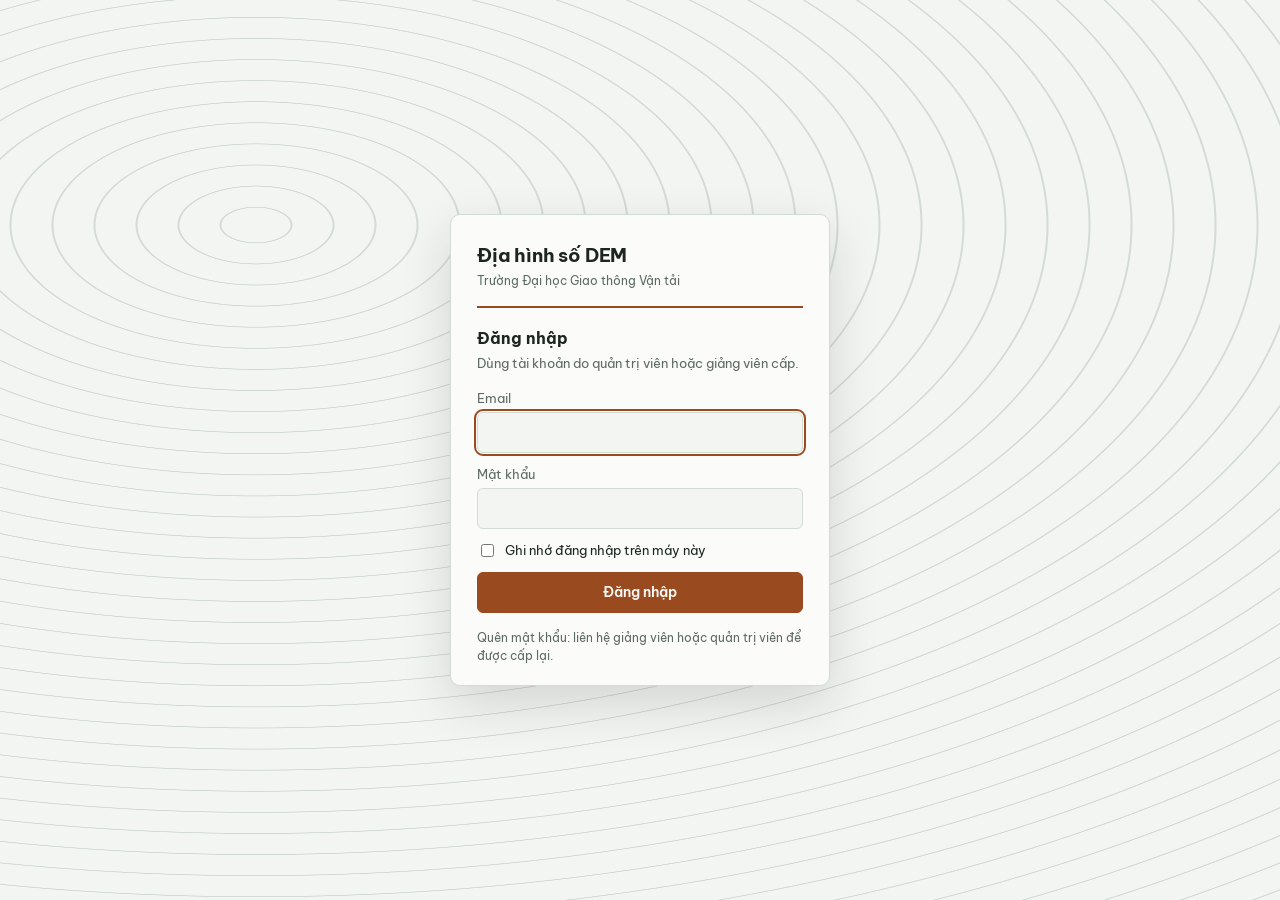
==== admin.html @ 5d38b517 "Add files via upload" ====
<!doctype html>
<html lang="vi">
<head>
<meta charset="utf-8">
<meta name="viewport" content="width=device-width, initial-scale=1, viewport-fit=cover">
<title>Quản trị Địa hình số DEM</title>
<link rel="preconnect" href="https://fonts.googleapis.com">
<link rel="preconnect" href="https://fonts.gstatic.com" crossorigin>
<link rel="stylesheet" href="https://fonts.googleapis.com/css2?family=Be+Vietnam+Pro:wght@400;500;600;700&family=JetBrains+Mono:wght@400;500&display=swap">
<link rel="stylesheet" href="theme.css">
<style>
/* Bố cục: thanh trên, dải số liệu tóm tắt, rồi các thẻ Tài khoản / Cấp hàng loạt / Nhật ký trong một cột rộng tối đa 1200px. */
body{min-height:100vh}
body.locked .wrap{visibility:hidden}
.top{display:flex;align-items:center;gap:14px;flex-wrap:wrap;padding-block:10px;
  padding-left:max(16px,env(safe-area-inset-left,0px));padding-right:max(16px,env(safe-area-inset-right,0px));
  border-bottom:1px solid var(--line);background:var(--panel)}
.top h1{font-size:18px;margin:0;letter-spacing:-.01em}
.top .sub{color:var(--muted);font-size:12.5px}
.top .userbar{margin-left:auto}
.wrap{max-width:1400px;margin:0 auto;padding-block:20px 40px;padding-left:max(16px,env(safe-area-inset-left,0px));padding-right:max(16px,env(safe-area-inset-right,0px))}
.stats{display:grid;grid-template-columns:repeat(auto-fit,minmax(128px,1fr));gap:1px;background:var(--line);border:1px solid var(--line);border-radius:8px;margin-bottom:20px;overflow:hidden}
.stat{padding:12px 16px;background:var(--panel);min-width:0}
.stat b{display:block;font:600 22px/1.2 var(--ff-mono);font-variant-numeric:tabular-nums}
.stat span{font-size:12px;color:var(--muted)}
.stat.warn b{color:var(--warn)}
.tabs{display:flex;gap:2px;border-bottom:1px solid var(--line);margin-bottom:16px;flex-wrap:wrap}
.tabs button{border:1px solid transparent;border-bottom:0;border-radius:var(--r) var(--r) 0 0;background:transparent;padding:8px 16px;color:var(--muted);margin-bottom:-1px}
.tabs button[aria-selected="true"]{background:var(--panel);border-color:var(--line);color:var(--ink);font-weight:600}
.roleseg{display:flex;gap:6px;flex-wrap:wrap;margin-bottom:12px}
.roleseg button{border-radius:99px;padding:6px 14px;font-size:13px;background:var(--panel)}
.roleseg button b{font:600 12px var(--ff-mono);color:var(--muted);margin-left:4px}
.roleseg button[aria-selected="true"]{background:var(--ink);border-color:var(--ink);color:var(--panel)}
.roleseg button[aria-selected="true"] b{color:var(--panel);opacity:.75}
.bar{display:flex;gap:8px;flex-wrap:wrap;align-items:center;margin-bottom:12px}
.bar input[type=text]{flex:1 1 220px}
.bar .grow{flex:1}
.btn-acc{background:var(--accent);border-color:var(--accent);color:var(--panel);font-weight:600}
.tbl-wrap{overflow-x:auto;border:1px solid var(--line);border-radius:8px;background:var(--panel)}
table{border-collapse:collapse;width:100%;font-size:13px}
th,td{text-align:left;padding:8px 10px;border-bottom:1px solid var(--line);vertical-align:middle;white-space:nowrap}
th{font-size:11.5px;font-weight:600;color:var(--muted);text-transform:uppercase;letter-spacing:.04em;background:var(--paper);position:sticky;top:0}
tr:last-child td{border-bottom:0}
td.mono{font-family:var(--ff-mono);font-size:12px;font-variant-numeric:tabular-nums}
td.wrap-cell{white-space:normal;min-width:110px;max-width:220px}
.acts{display:flex;gap:4px}
.acts button{font-size:12px;padding:3px 8px}
.acts .del:hover{border-color:var(--bad);color:var(--bad)}
.chip{display:inline-block;font-size:11.5px;padding:1px 8px;border-radius:99px;border:1px solid currentColor}
.c-active{color:var(--ok)} .c-locked{color:var(--bad)} .c-expired{color:var(--warn)} .c-must{color:var(--muted)}
.r-admin{color:var(--accent)} .r-teacher{color:var(--survey)} .r-student{color:var(--muted)}
.empty-row td{text-align:center;color:var(--muted);padding:28px}
.muted{color:var(--muted)}
.count{font-size:12.5px;color:var(--muted)}
.panel{background:var(--panel);border:1px solid var(--line);border-radius:8px;padding:16px}
.grid2{display:grid;grid-template-columns:minmax(0,1fr) minmax(0,1fr);gap:16px}
.fields{display:grid;grid-template-columns:1fr 1fr;gap:10px 12px}
.fields .full{grid-column:1/-1}
label.f{display:flex;flex-direction:column;gap:4px;font-size:12.5px;color:var(--muted);min-width:0}
textarea{width:100%;box-sizing:border-box;min-height:220px;font:12.5px/1.6 var(--ff-mono);resize:vertical}
.hint{font-size:12px;color:var(--muted);margin:6px 0 0}
dialog{border:1px solid var(--line);border-radius:10px;background:var(--panel);color:var(--ink);padding:22px;width:min(440px,calc(100vw - 32px));box-sizing:border-box}
dialog::backdrop{background:rgba(15,22,19,.45)}
dialog h3{margin:0 0 14px;font-size:16px}
dialog .row-btn{display:flex;gap:8px;justify-content:flex-end;margin-top:16px}
.pwbox{font:600 20px var(--ff-mono);letter-spacing:.06em;background:var(--paper);border:1px dashed var(--accent);border-radius:var(--r);padding:12px;text-align:center;margin:8px 0;user-select:all}
.err{color:var(--bad);font-size:13px;margin:8px 0 0}
.toast{position:fixed;left:50%;bottom:calc(20px + env(safe-area-inset-bottom,0px));transform:translateX(-50%);background:var(--ink);color:var(--panel);padding:8px 16px;border-radius:99px;font-size:13px;z-index:6000}
footer{max-width:1400px;margin:0 auto;padding-block:0 30px;padding-left:max(16px,env(safe-area-inset-left,0px));padding-right:max(16px,env(safe-area-inset-right,0px));font-size:11.5px;color:var(--muted)}
@media (max-width:760px){.grid2{grid-template-columns:1fr}.fields{grid-template-columns:1fr}}
</style>
</head>
<body class="locked">
<div id="gate" class="gate" hidden></div>
<header class="top">
  <h1>Quản trị tài khoản</h1><span class="sub">Địa hình số DEM</span>
  <div class="userbar" id="userbar"></div>
</header>

<div class="wrap">
  <section class="stats" id="stats" aria-label="Tóm tắt"></section>

  <div class="tabs" role="tablist">
    <button role="tab" aria-selected="true" data-tab="users">Tài khoản</button>
    <button role="tab" aria-selected="false" data-tab="bulk">Cấp tài khoản hàng loạt</button>
    <button role="tab" aria-selected="false" data-tab="logs">Nhật ký sử dụng</button>
  </div>

  <!-- TÀI KHOẢN -->
  <section id="tab-users">
    <div class="roleseg" id="roleSeg" role="tablist" aria-label="Nhóm tài khoản">
      <button type="button" data-role="" aria-selected="true">Tất cả <b data-n=""></b></button>
      <button type="button" data-role="admin" aria-selected="false">Quản trị <b data-n="admin"></b></button>
      <button type="button" data-role="teacher" aria-selected="false">Giảng viên <b data-n="teacher"></b></button>
      <button type="button" data-role="student" aria-selected="false">Sinh viên <b data-n="student"></b></button>
    </div>
    <div class="bar">
      <input type="text" id="fq" placeholder="Tìm theo email, họ tên, ghi chú…" aria-label="Tìm kiếm">
      <select id="fstat" aria-label="Lọc trạng thái"><option value="">Mọi trạng thái</option><option value="active">Đang dùng</option><option value="locked">Bị khóa</option><option value="expired">Hết hạn</option><option value="must">Chưa đổi mật khẩu</option></select>
      <button type="button" id="btnReload">Làm mới</button>
      <button type="button" class="btn-acc" id="btnAdd">Thêm tài khoản</button>
    </div>
    <p class="count" id="ucount"></p>
    <div class="tbl-wrap">
      <table>
        <thead><tr><th>Email</th><th>Họ tên</th><th>Vai trò</th><th>Trạng thái</th><th>Hạn dùng</th><th>Đăng nhập gần nhất</th><th>Người cấp</th><th>Ghi chú</th><th></th></tr></thead>
        <tbody id="utbody"></tbody>
      </table>
    </div>
  </section>

  <!-- HÀNG LOẠT -->
  <section id="tab-bulk" hidden>
    <div class="grid2">
      <div class="panel">
        <label class="f">Danh sách (mỗi dòng: email, họ tên — dán trực tiếp từ Excel được)
          <textarea id="bulkText" spellcheck="false" placeholder="sv001@st.utc.edu.vn, Nguyễn Văn An
sv002@st.utc.edu.vn, Trần Thị Bình"></textarea>
        </label>
        <div class="fields" style="margin-top:10px">
          <label class="f" id="bulkRoleWrap">Vai trò
            <select id="bulkRole"><option value="student" selected>Sinh viên</option><option value="teacher">Giảng viên</option></select>
          </label>
          <label class="f">Hạn dùng (bỏ trống = không hạn)
            <input type="date" id="bulkExp">
          </label>
          <label class="f full">Ghi chú chung (vd. lớp, học phần)
            <input type="text" id="bulkNote" placeholder="Lớp Đường bộ K64 – Đồ án Thiết kế đường">
          </label>
        </div>
        <p class="hint" id="bulkPreview">Chưa có dòng hợp lệ.</p>
        <button type="button" class="primary" id="btnBulk" style="margin-top:10px">Tạo tài khoản</button>
        <p class="err" id="bulkErr" hidden></p>
      </div>
      <div class="panel">
        <div class="bar" style="margin-bottom:8px"><b class="grow">Kết quả</b>
          <button type="button" id="btnBulkCsv" disabled>Tải danh sách (.csv)</button>
          <button type="button" id="btnBulkCopy" disabled>Sao chép</button>
        </div>
        <p class="hint" style="margin:0 0 8px">Mật khẩu tạm chỉ hiển thị ở đây một lần. Người dùng phải đổi mật khẩu khi đăng nhập lần đầu.</p>
        <div class="tbl-wrap"><table><thead><tr><th>Email</th><th>Họ tên</th><th>Mật khẩu tạm</th></tr></thead><tbody id="bulkRes"><tr class="empty-row"><td colspan="3">Chưa tạo.</td></tr></tbody></table></div>
      </div>
    </div>
  </section>

  <!-- NHẬT KÝ -->
  <section id="tab-logs" hidden>
    <div class="bar">
      <input type="text" id="lq" placeholder="Lọc theo email" aria-label="Lọc nhật ký theo email">
      <select id="llimit" aria-label="Số dòng"><option>100</option><option selected>300</option><option>1000</option></select>
      <button type="button" id="btnLogs">Tải nhật ký</button>
    </div>
    <div class="tbl-wrap">
      <table><thead><tr><th>Thời điểm</th><th>Email</th><th>Vai trò</th><th>Hoạt động</th><th>Chi tiết</th></tr></thead><tbody id="ltbody"></tbody></table>
    </div>
  </section>
</div>

<footer>© TS. Đặng Minh Tân — Bộ môn Đường bộ – Sân bay | Khoa Công trình và Môi trường | Trường Đại học Giao thông Vận tải</footer>

<dialog id="dlgUser">
  <form id="fUser" method="dialog">
    <h3 id="dlgUserTitle">Thêm tài khoản</h3>
    <div class="fields">
      <label class="f full">Email<input type="email" id="uEmail" required></label>
      <label class="f full">Họ tên<input type="text" id="uName"></label>
      <label class="f">Vai trò
        <select id="uRole"><option value="student">Sinh viên</option><option value="teacher">Giảng viên</option><option value="admin">Quản trị</option></select>
      </label>
      <label class="f">Hạn dùng<input type="date" id="uExp"></label>
      <label class="f" id="uStatWrap">Trạng thái
        <select id="uStat"><option value="active">Đang dùng</option><option value="locked">Khóa</option></select>
      </label>
      <label class="f" id="uPwWrap">Mật khẩu tạm (bỏ trống để tự sinh)<input type="text" id="uPw" autocomplete="off"></label>
      <label class="f full">Ghi chú<input type="text" id="uNote"></label>
    </div>
    <p class="err" id="uErr" hidden></p>
    <div class="row-btn"><button type="button" id="uCancel">Hủy</button><button type="submit" class="btn-acc" id="uSave">Lưu</button></div>
  </form>
</dialog>

<dialog id="dlgPw">
  <h3>Mật khẩu tạm</h3>
  <p id="pwFor" class="muted" style="margin:0"></p>
  <div class="pwbox" id="pwVal"></div>
  <p class="hint">Gửi mật khẩu này cho người dùng. Lần đăng nhập đầu họ sẽ phải đặt mật khẩu riêng. Mật khẩu không được lưu dạng đọc được nên sẽ không xem lại được.</p>
  <div class="row-btn"><button type="button" id="pwCopy">Sao chép</button><button type="button" class="btn-acc" id="pwClose">Đóng</button></div>
</dialog>

<script src="config.js"></script>
<script src="auth.js"></script>
<script src="admin.js"></script>
</body>
</html>
---- theme.css ----
/* theme.css — Bảng màu, kiểu chữ, cổng đăng nhập và thanh người dùng dùng chung cho index.html và admin.html */
:root{
  --paper:#F3F5F2; --panel:#FBFCFA; --ink:#1C2521; --muted:#5D6A63; --line:#D3DBD5;
  --accent:#9A4A1F; --accent-soft:#F1E3D8; --survey:#2F6B5A; --warn:#A86A00; --bad:#B3261E; --ok:#2E7D4F;
  --ff-ui:"Be Vietnam Pro",system-ui,-apple-system,"Segoe UI",Roboto,sans-serif;
  --ff-mono:"JetBrains Mono",ui-monospace,"SFMono-Regular",Consolas,monospace;
  --r:6px;
}
@media (prefers-color-scheme:dark){:root:not([data-theme="light"]){
  --paper:#121715; --panel:#181E1B; --ink:#E3E9E5; --muted:#98A69E; --line:#2B3530;
  --accent:#E08A55; --accent-soft:#3A2619; --survey:#6FB39B; --warn:#E0A33A; --bad:#F2867E; --ok:#7CC79A; color-scheme:dark}}
:root[data-theme="dark"]{
  --paper:#121715; --panel:#181E1B; --ink:#E3E9E5; --muted:#98A69E; --line:#2B3530;
  --accent:#E08A55; --accent-soft:#3A2619; --survey:#6FB39B; --warn:#E0A33A; --bad:#F2867E; --ok:#7CC79A; color-scheme:dark}

[hidden]{display:none!important}
body{background:var(--paper);color:var(--ink);font:14px/1.5 var(--ff-ui);margin:0}
input,select,button,textarea{font:inherit;color:inherit}
input[type=text],input[type=email],input[type=number],input[type=password],input[type=date],select,textarea{
  background:var(--paper);border:1px solid var(--line);border-radius:var(--r);padding:7px 9px;min-width:0;color:var(--ink)}
input:focus-visible,select:focus-visible,button:focus-visible,textarea:focus-visible,a:focus-visible{outline:2px solid var(--accent);outline-offset:1px}
button{border:1px solid var(--line);background:var(--paper);border-radius:var(--r);padding:6px 12px;cursor:pointer}
button:hover:not(:disabled){border-color:var(--accent)}
button:disabled{opacity:.5;cursor:not-allowed}
.primary{display:block;background:var(--accent);border:1px solid var(--accent);color:var(--panel);font-weight:600;padding:9px 14px;width:100%;border-radius:var(--r);cursor:pointer;box-sizing:border-box}
.primary:hover:not(:disabled){filter:brightness(1.08)}
.linkbtn{background:none;border:0;color:var(--muted);text-decoration:underline;text-underline-offset:3px;padding:6px;width:100%;margin-top:4px}
.linkbtn:hover{color:var(--accent)}

/* Cổng đăng nhập: nền vân đồng mức */
.gate{position:fixed;inset:0;z-index:5000;display:grid;place-items:center;overflow:auto;
  padding-block:24px;padding-left:max(16px,env(safe-area-inset-left,0px));padding-right:max(16px,env(safe-area-inset-right,0px));
  background-color:var(--paper);
  background-image:repeating-radial-gradient(ellipse 140% 100% at 20% 25%, transparent 0 34px, var(--line) 35px 36px, transparent 37px 42px)}
.gate-card{width:100%;max-width:380px;background:var(--panel);border:1px solid var(--line);border-radius:10px;
  padding:26px 26px 20px;box-shadow:0 18px 50px rgba(20,30,25,.14);box-sizing:border-box}
.gate-brand{display:flex;flex-direction:column;gap:2px;padding-bottom:16px;margin-bottom:18px;border-bottom:2px solid var(--accent)}
.gate-brand b{font-size:19px;letter-spacing:-.01em}
.gate-brand span{font-size:12px;color:var(--muted)}
.gate-card h2{font-size:16px;margin:0 0 4px;text-wrap:balance}
.gate-sub{color:var(--muted);font-size:13px;margin:0 0 16px}
.gate-card form{display:flex;flex-direction:column;gap:12px}
.gf{display:flex;flex-direction:column;gap:4px;font-size:12.5px;color:var(--muted)}
.gf input{font-size:14px;padding:9px 10px}
.gchk{display:flex;gap:8px;align-items:center;font-size:13px}
.gchk input{accent-color:var(--accent)}
.gate-err{color:var(--bad);font-size:13px;margin:0;background:color-mix(in srgb,var(--bad) 8%,transparent);border-radius:var(--r);padding:8px 10px}
.gate-foot{font-size:12px;color:var(--muted);margin:16px 0 0}
.gate-spin{width:26px;height:26px;border:3px solid var(--line);border-top-color:var(--accent);border-radius:50%;animation:spin .8s linear infinite;margin:6px auto}
@keyframes spin{to{transform:rotate(360deg)}}
@media (prefers-reduced-motion:reduce){.gate-spin{animation-duration:3s}}

/* Thanh người dùng */
.userbar{display:flex;align-items:center;gap:8px;flex-wrap:wrap;font-size:13px;min-width:0}
.userbar:empty{display:none}
.ub-name{font-weight:600;max-width:200px;overflow:hidden;text-overflow:ellipsis;white-space:nowrap}
.ub-role{font-size:11px;padding:1px 8px;border-radius:99px;border:1px solid currentColor}
.ub-admin{color:var(--accent)} .ub-teacher{color:var(--survey)} .ub-student{color:var(--muted)}
.ub-link{background:none;border:0;padding:4px 6px;color:var(--muted);text-decoration:none;font-size:13px;cursor:pointer;border-radius:4px}
.ub-link:hover{color:var(--accent);background:var(--accent-soft)}
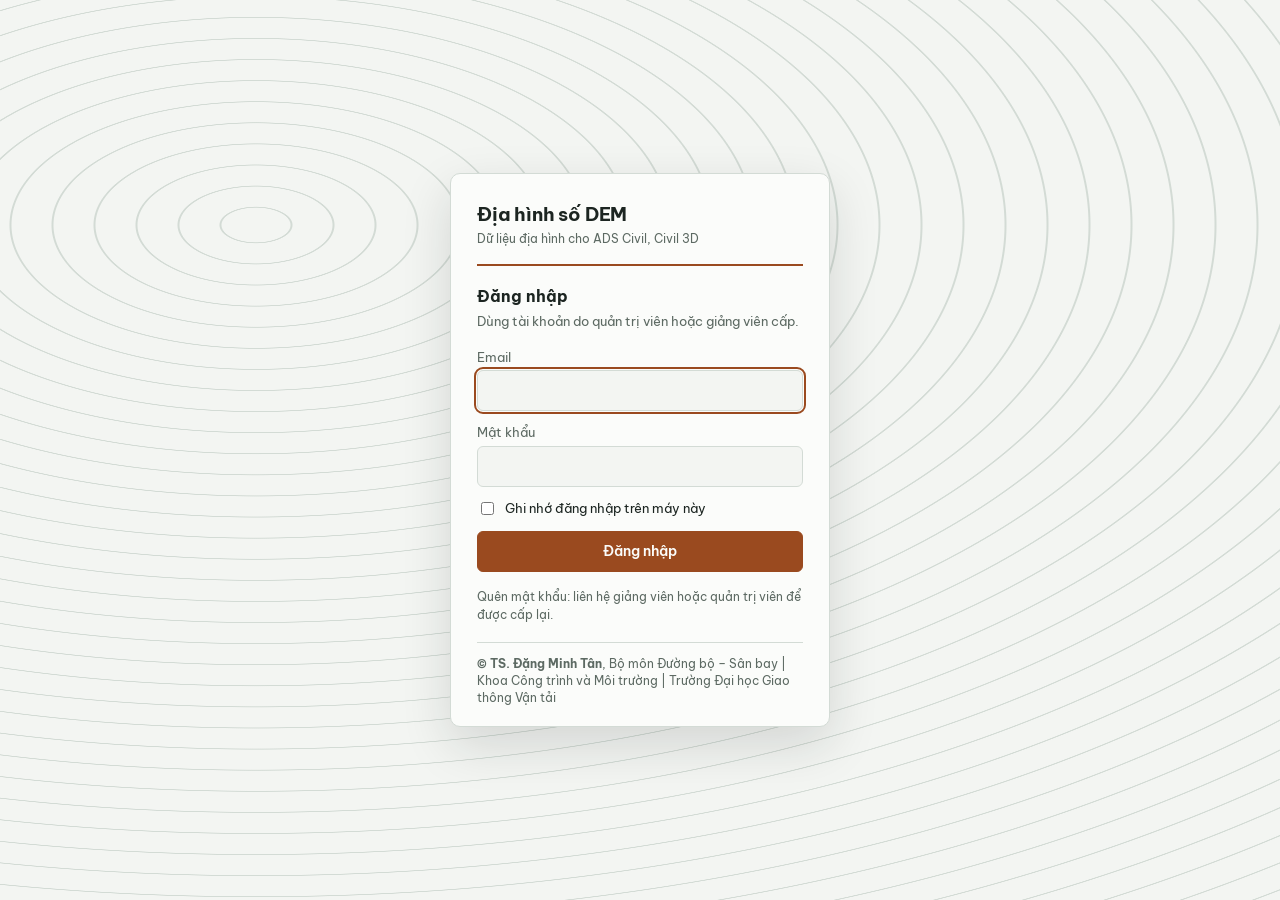
==== commit dfde3afc: "Add files via upload" ====
--- a/admin.html
+++ b/admin.html
@@ -64,6 +64,10 @@
 dialog h3{margin:0 0 14px;font-size:16px}
 dialog .row-btn{display:flex;gap:8px;justify-content:flex-end;margin-top:16px}
 .pwbox{font:600 20px var(--ff-mono);letter-spacing:.06em;background:var(--paper);border:1px dashed var(--accent);border-radius:var(--r);padding:12px;text-align:center;margin:8px 0;user-select:all}
+.limits-form{max-width:760px}
+.lim-set{border:1px solid var(--line);border-radius:var(--r);padding:10px 14px;margin:0;display:flex;flex-direction:column;gap:6px;font-size:13px}
+.lim-set legend{font-size:12px;color:var(--muted);padding:0 4px}
+.lim-set input,.lim-on input{accent-color:var(--accent)}
 .err{color:var(--bad);font-size:13px;margin:8px 0 0}
 .toast{position:fixed;left:50%;bottom:calc(20px + env(safe-area-inset-bottom,0px));transform:translateX(-50%);background:var(--ink);color:var(--panel);padding:8px 16px;border-radius:99px;font-size:13px;z-index:6000}
 footer{max-width:1400px;margin:0 auto;padding-block:0 30px;padding-left:max(16px,env(safe-area-inset-left,0px));padding-right:max(16px,env(safe-area-inset-right,0px));font-size:11.5px;color:var(--muted)}
@@ -84,6 +88,7 @@
     <button role="tab" aria-selected="true" data-tab="users">Tài khoản</button>
     <button role="tab" aria-selected="false" data-tab="bulk">Cấp tài khoản hàng loạt</button>
     <button role="tab" aria-selected="false" data-tab="logs">Nhật ký sử dụng</button>
+    <button role="tab" aria-selected="false" data-tab="limits" id="tabLimits" hidden>Giới hạn sinh viên</button>
   </div>
 
   <!-- TÀI KHOẢN -->
@@ -143,6 +148,41 @@
     </div>
   </section>
 
+  <!-- GIỚI HẠN SINH VIÊN (chỉ quản trị) -->
+  <section id="tab-limits" hidden>
+    <form class="panel limits-form" id="fLim">
+      <label class="gchk lim-on"><input type="checkbox" id="limOn"> <b>Áp giới hạn cho mọi tài khoản sinh viên</b></label>
+      <p class="hint" style="margin:4px 0 14px">Quản trị viên và giảng viên không bị giới hạn. Máy chủ kiểm tra lại mỗi lần sinh viên xuất tệp.</p>
+      <div class="fields">
+        <label class="f">Diện tích vùng tối đa (km²)<input type="number" id="limArea" min="0.01" step="0.5"></label>
+        <label class="f">Bước lưới nhỏ nhất (m)<input type="number" id="limCell" min="1" step="1"></label>
+        <label class="f">Số lượt xuất mỗi ngày<input type="number" id="limQuota" min="0" step="1"></label>
+      </div>
+      <div class="grid2" style="margin-top:14px">
+        <fieldset class="lim-set"><legend>Nguồn cao độ được dùng</legend>
+          <label><input type="checkbox" name="limSrc" value="terrarium"> Terrain Tiles (AWS)</label>
+          <label><input type="checkbox" name="limSrc" value="opentopo"> OpenTopography</label>
+          <label><input type="checkbox" name="limSrc" value="upload"> GeoTIFF tải lên</label>
+        </fieldset>
+        <fieldset class="lim-set"><legend>Định dạng được xuất</legend>
+          <label><input type="checkbox" name="limFmt" value="ads"> ADS Civil</label>
+          <label><input type="checkbox" name="limFmt" value="dxf"> DXF đồng mức, lưới, địa vật</label>
+          <label><input type="checkbox" name="limFmt" value="xml"> LandXML (Civil 3D)</label>
+          <label><input type="checkbox" name="limFmt" value="asc"> Lưới DEM .asc</label>
+          <label><input type="checkbox" name="limFmt" value="csv"> Điểm PNEZD .csv</label>
+          <label><input type="checkbox" name="limFmt" value="geojson"> GeoJSON</label>
+          <label><input type="checkbox" name="limFmt" value="zip"> Trọn bộ .zip</label>
+        </fieldset>
+      </div>
+      <p class="err" id="limErr" hidden></p>
+      <div class="bar" style="margin:16px 0 0">
+        <button type="button" id="limDefault">Về mặc định</button>
+        <span class="grow"></span>
+        <button type="submit" class="btn-acc" id="limSave">Lưu giới hạn</button>
+      </div>
+    </form>
+  </section>
+
   <!-- NHẬT KÝ -->
   <section id="tab-logs" hidden>
     <div class="bar">
--- a/theme.css
+++ b/theme.css
@@ -46,6 +46,7 @@
 .gchk input{accent-color:var(--accent)}
 .gate-err{color:var(--bad);font-size:13px;margin:0;background:color-mix(in srgb,var(--bad) 8%,transparent);border-radius:var(--r);padding:8px 10px}
 .gate-foot{font-size:12px;color:var(--muted);margin:16px 0 0}
+.gate-copy{font-size:11.5px;line-height:1.5;color:var(--muted);margin:18px 0 0;padding-top:12px;border-top:1px solid var(--line)}
 .gate-spin{width:26px;height:26px;border:3px solid var(--line);border-top-color:var(--accent);border-radius:50%;animation:spin .8s linear infinite;margin:6px auto}
 @keyframes spin{to{transform:rotate(360deg)}}
 @media (prefers-reduced-motion:reduce){.gate-spin{animation-duration:3s}}
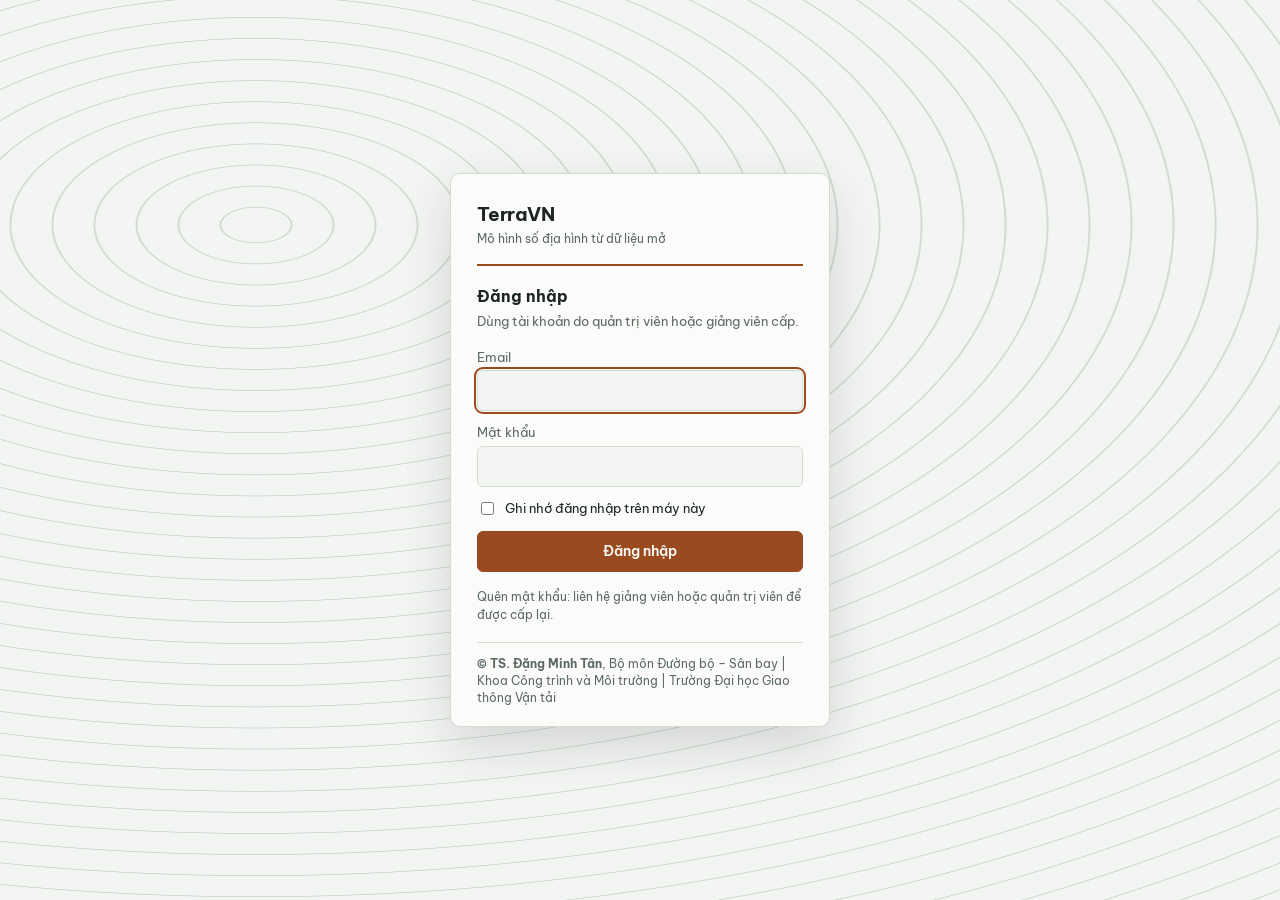
==== commit 00c78b00: "Add files via upload" ====
--- a/admin.html
+++ b/admin.html
@@ -3,7 +3,7 @@
 <head>
 <meta charset="utf-8">
 <meta name="viewport" content="width=device-width, initial-scale=1, viewport-fit=cover">
-<title>Quản trị Địa hình số DEM</title>
+<title>Quản trị TerraVN</title>
 <link rel="preconnect" href="https://fonts.googleapis.com">
 <link rel="preconnect" href="https://fonts.gstatic.com" crossorigin>
 <link rel="stylesheet" href="https://fonts.googleapis.com/css2?family=Be+Vietnam+Pro:wght@400;500;600;700&family=JetBrains+Mono:wght@400;500&display=swap">
@@ -77,7 +77,7 @@
 <body class="locked">
 <div id="gate" class="gate" hidden></div>
 <header class="top">
-  <h1>Quản trị tài khoản</h1><span class="sub">Địa hình số DEM</span>
+  <h1>Quản trị tài khoản</h1><span class="sub">TerraVN</span>
   <div class="userbar" id="userbar"></div>
 </header>
 
